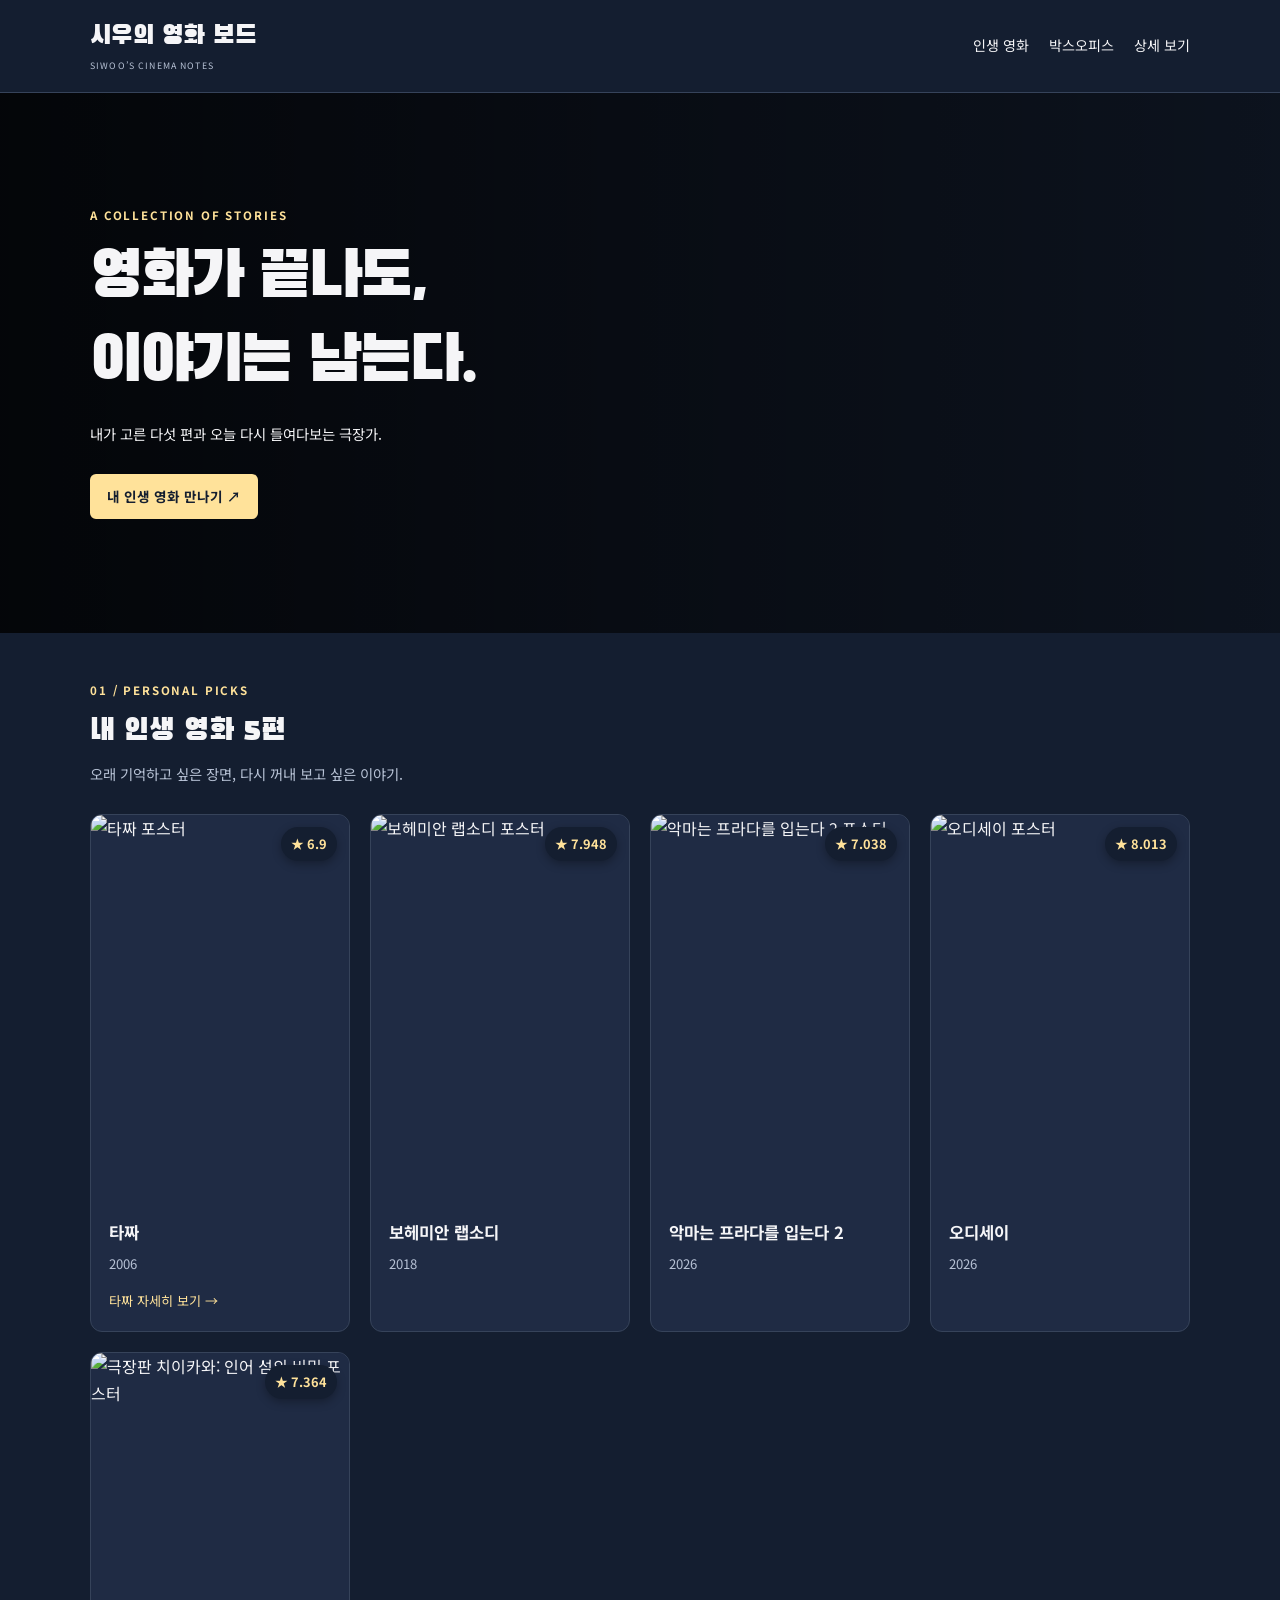
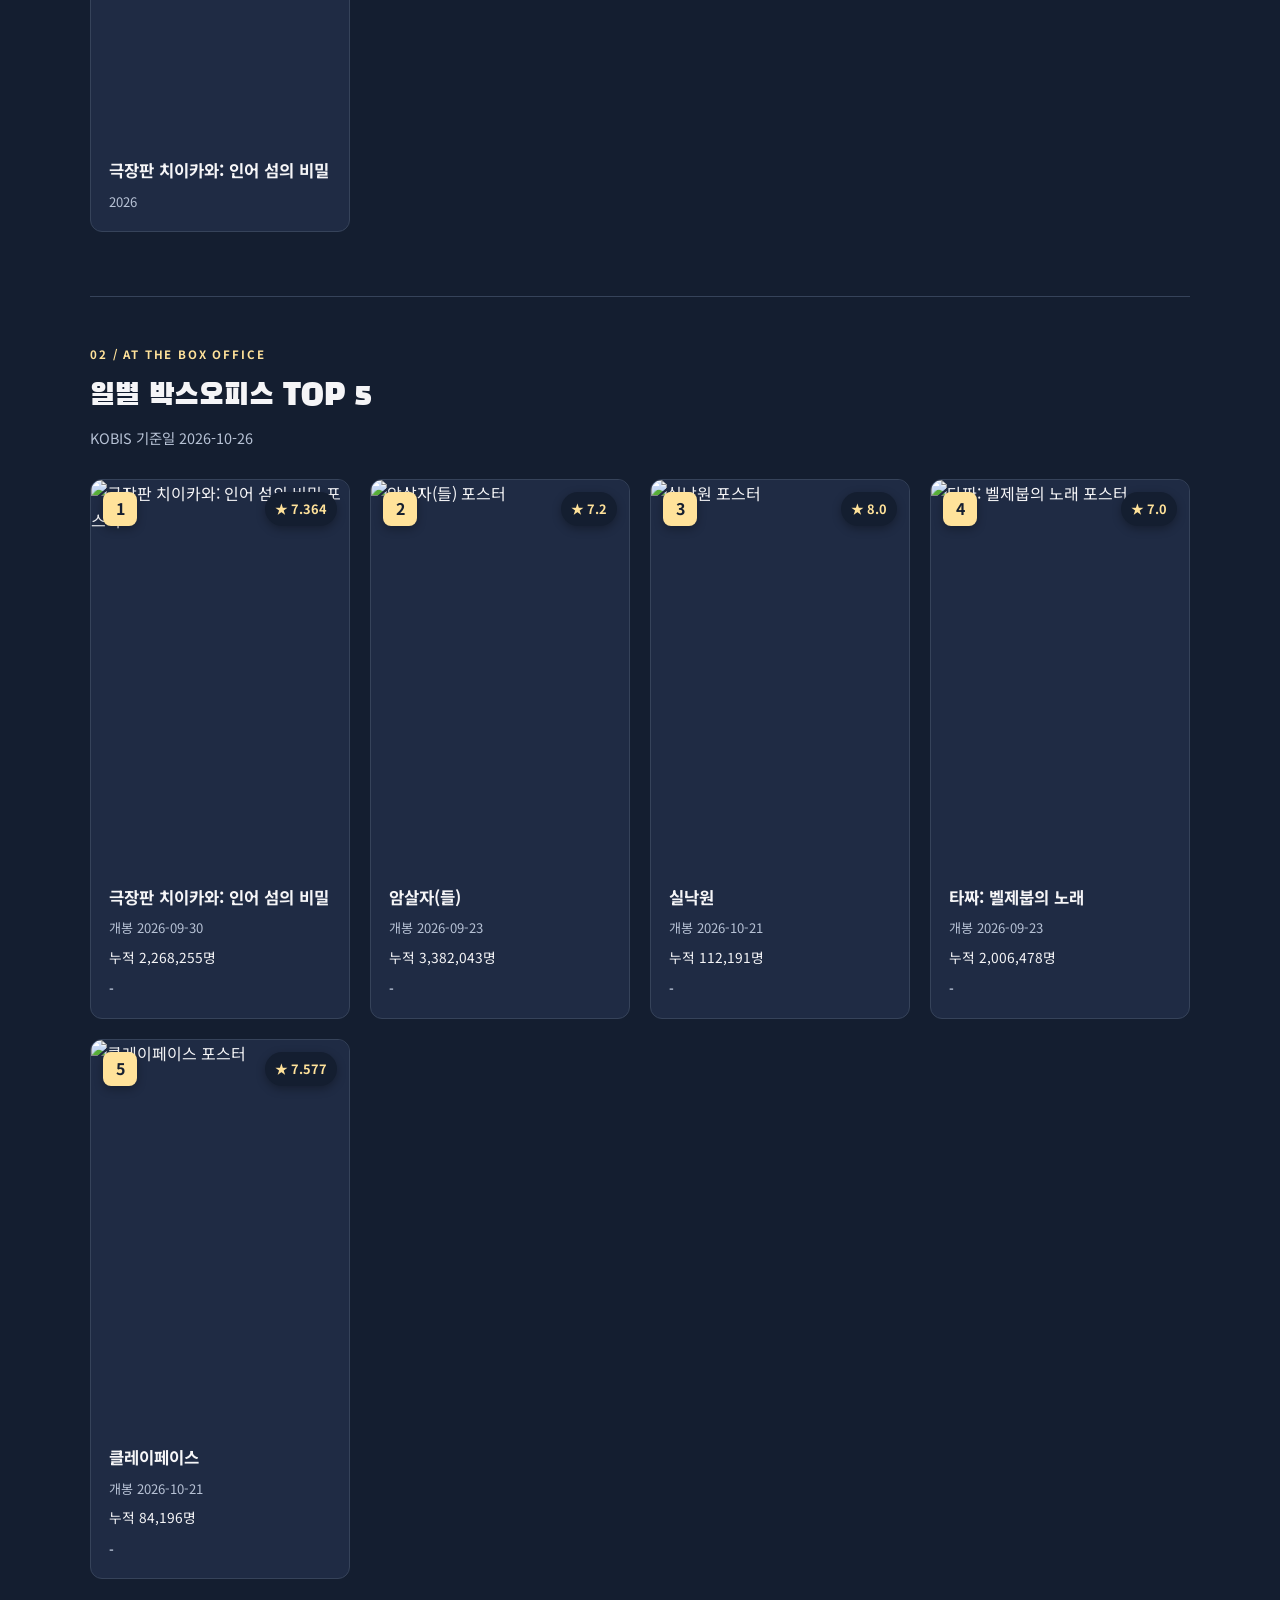
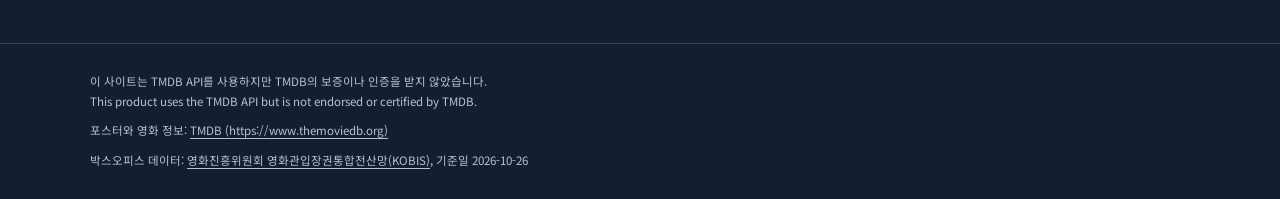
==== index.html @ f1ebf0f3 "d" ====
<!DOCTYPE html>
<html lang="ko">
<head>
  <meta charset="UTF-8">
  <meta name="viewport" content="width=device-width, initial-scale=1.0">
  <title>시우의 영화 보드</title>

  <link rel="preconnect" href="https://fonts.googleapis.com">
  <link rel="preconnect" href="https://fonts.gstatic.com" crossorigin>
  <link href="https://fonts.googleapis.com/css2?family=Black+Han+Sans&amp;family=Noto+Sans+KR:wght@400;500;700&amp;display=swap" rel="stylesheet">
  <link rel="stylesheet" href="style.css">
</head>

<body>
  <!-- 헤더 -->
  <header class="top">
    <div class="header-inner">
      <h1>
        <a href="index.html">
          시우의 영화 보드
          <span class="brand-sub">SIWOO’S CINEMA NOTES</span>
        </a>
      </h1>

      <nav aria-label="주 메뉴">
        <ul>
          <li><a href="#mine">인생 영화</a></li>
          <li><a href="#boxoffice">박스오피스</a></li>
          <li><a href="detail.html">상세 보기</a></li>
        </ul>
      </nav>
    </div>
  </header>

  <!-- 히어로 -->
  <section class="hero" aria-labelledby="hero-title">
    <div class="hero-inner">
      <p class="eyebrow">A COLLECTION OF STORIES</p>
      <h2 id="hero-title">영화가 끝나도,<br>이야기는 남는다.</h2>
      <p>내가 고른 다섯 편과 오늘 다시 들여다보는 극장가.</p>
      <a class="button" href="#mine">내 인생 영화 만나기 ↗</a>
    </div>
  </section>

  <main id="main-content">
    <!-- 내 인생 영화 -->
    <section id="mine" aria-labelledby="mine-title">
      <p class="eyebrow">01 / PERSONAL PICKS</p>
      <h2 id="mine-title">내 인생 영화 5편</h2>
      <p class="section-intro">
        오래 기억하고 싶은 장면, 다시 꺼내 보고 싶은 이야기.
      </p>

      <div class="board">
        <article class="card">
          <img
            class="poster"
            src="https://image.tmdb.org/t/p/w342/o1a5FULQTObsNbcgjapJtunpFzV.jpg"
            alt="타짜 포스터"
            width="342"
            height="513"
            loading="lazy"
          >
          <span class="badge" aria-label="TMDB 평점 6.9점">★ 6.9</span>
          <div class="info">
            <h3>타짜</h3>
            <p class="year">2006</p>
            <a class="detail-link" href="detail.html">타짜 자세히 보기 →</a>
          </div>
        </article>

        <article class="card">
          <img
            class="poster"
            src="https://image.tmdb.org/t/p/w342/xrlVhwi6OKMyQuDebpgaqU2LGju.jpg"
            alt="보헤미안 랩소디 포스터"
            width="342"
            height="513"
            loading="lazy"
          >
          <span class="badge" aria-label="TMDB 평점 7.948점">★ 7.948</span>
          <div class="info">
            <h3>보헤미안 랩소디</h3>
            <p class="year">2018</p>
          </div>
        </article>

        <article class="card">
          <img
            class="poster"
            src="https://image.tmdb.org/t/p/w342/28A1VUDML1RzENYNtIU1WkBLT9V.jpg"
            alt="악마는 프라다를 입는다 2 포스터"
            width="342"
            height="513"
            loading="lazy"
          >
          <span class="badge" aria-label="TMDB 평점 7.038점">★ 7.038</span>
          <div class="info">
            <h3>악마는 프라다를 입는다 2</h3>
            <p class="year">2026</p>
          </div>
        </article>

        <article class="card">
          <img
            class="poster"
            src="https://image.tmdb.org/t/p/w342/8ze9OcVuFiy94s6FFPvsn4oC2e1.jpg"
            alt="오디세이 포스터"
            width="342"
            height="513"
            loading="lazy"
          >
          <span class="badge" aria-label="TMDB 평점 8.013점">★ 8.013</span>
          <div class="info">
            <h3>오디세이</h3>
            <p class="year">2026</p>
          </div>
        </article>

        <article class="card">
          <img
            class="poster"
            src="https://image.tmdb.org/t/p/w342/5TMyytCI5Pfc9c1eNsljiCdiB05.jpg"
            alt="극장판 치이카와: 인어 섬의 비밀 포스터"
            width="342"
            height="513"
            loading="lazy"
          >
          <span class="badge" aria-label="TMDB 평점 7.364점">★ 7.364</span>
          <div class="info">
            <h3>극장판 치이카와: 인어 섬의 비밀</h3>
            <p class="year">2026</p>
          </div>
        </article>
      </div>
    </section>

    <!-- 일별 박스오피스 -->
    <section id="boxoffice" aria-labelledby="boxoffice-title">
      <p class="eyebrow">02 / AT THE BOX OFFICE</p>
      <h2 id="boxoffice-title">일별 박스오피스 TOP 5</h2>
      <p class="basis">
        KOBIS 기준일 <time datetime="2026-10-26">2026-10-26</time>
      </p>

      <div class="board">
        <article class="card">
          <img
            class="poster"
            src="https://image.tmdb.org/t/p/w342/5TMyytCI5Pfc9c1eNsljiCdiB05.jpg"
            alt="극장판 치이카와: 인어 섬의 비밀 포스터"
            width="342"
            height="513"
            loading="lazy"
          >
          <span class="rank" aria-label="박스오피스 1위">1</span>
          <span class="badge" aria-label="TMDB 평점 7.364점">★ 7.364</span>
          <div class="info">
            <h3>극장판 치이카와: 인어 섬의 비밀</h3>
            <p class="year">개봉 2026-09-30</p>
            <p class="audience">누적 2,268,255명</p>
            <p class="change" aria-label="전날 대비 순위 변동 없음">-</p>
          </div>
        </article>

        <article class="card">
          <img
            class="poster"
            src="https://image.tmdb.org/t/p/w342/vxLkqJHsFmrnOg78KoTvwxXDTKo.jpg"
            alt="암살자(들) 포스터"
            width="342"
            height="513"
            loading="lazy"
          >
          <span class="rank" aria-label="박스오피스 2위">2</span>
          <span class="badge" aria-label="TMDB 평점 7.2점">★ 7.2</span>
          <div class="info">
            <h3>암살자(들)</h3>
            <p class="year">개봉 2026-09-23</p>
            <p class="audience">누적 3,382,043명</p>
            <p class="change" aria-label="전날 대비 순위 변동 없음">-</p>
          </div>
        </article>

        <article class="card">
          <img
            class="poster"
            src="https://image.tmdb.org/t/p/w342/6DLBaO4pKBuEXeoHZCCpEVAqyKz.jpg"
            alt="실낙원 포스터"
            width="342"
            height="513"
            loading="lazy"
          >
          <span class="rank" aria-label="박스오피스 3위">3</span>
          <span class="badge" aria-label="TMDB 평점 8.0점">★ 8.0</span>
          <div class="info">
            <h3>실낙원</h3>
            <p class="year">개봉 2026-10-21</p>
            <p class="audience">누적 112,191명</p>
            <p class="change" aria-label="전날 대비 순위 변동 없음">-</p>
          </div>
        </article>

        <article class="card">
          <img
            class="poster"
            src="https://image.tmdb.org/t/p/w342/ueigb5zra1tj6FTK9yhh2P33P9B.jpg"
            alt="타짜: 벨제붑의 노래 포스터"
            width="342"
            height="513"
            loading="lazy"
          >
          <span class="rank" aria-label="박스오피스 4위">4</span>
          <span class="badge" aria-label="TMDB 평점 7.0점">★ 7.0</span>
          <div class="info">
            <h3>타짜: 벨제붑의 노래</h3>
            <p class="year">개봉 2026-09-23</p>
            <p class="audience">누적 2,006,478명</p>
            <p class="change" aria-label="전날 대비 순위 변동 없음">-</p>
          </div>
        </article>

        <article class="card">
          <img
            class="poster"
            src="https://image.tmdb.org/t/p/w342/9l1NuFjel2j89hiuiJbsxfblqjy.jpg"
            alt="클레이페이스 포스터"
            width="342"
            height="513"
            loading="lazy"
          >
          <span class="rank" aria-label="박스오피스 5위">5</span>
          <span class="badge" aria-label="TMDB 평점 7.577점">★ 7.577</span>
          <div class="info">
            <h3>클레이페이스</h3>
            <p class="year">개봉 2026-10-21</p>
            <p class="audience">누적 84,196명</p>
            <p class="change" aria-label="전날 대비 순위 변동 없음">-</p>
          </div>
        </article>
      </div>
    </section>
  </main>

  <!-- 출처 -->
  <footer>
    <div class="footer-inner">
      <p>
        이 사이트는 TMDB API를 사용하지만 TMDB의 보증이나 인증을 받지 않았습니다.<br>
        <span lang="en">This product uses the TMDB API but is not endorsed or certified by TMDB.</span>
      </p>
      <p>
        포스터와 영화 정보:
        <a href="https://www.themoviedb.org/">TMDB (https://www.themoviedb.org)</a>
      </p>
      <p>
        박스오피스 데이터:
        <a href="https://www.kobis.or.kr/">영화진흥위원회 영화관입장권통합전산망(KOBIS)</a>,
        기준일 2026-10-26
      </p>
    </div>
  </footer>
</body>
</html>
---- style.css ----
/* 01. 공통 변수 */
:root {
  --bg: #141e30;
  --surface: #1f2b44;
  --text: #f5f5f7;
  --accent: #4da3ff;
  --warn: #ff5a5f;
  --muted: #b7c2d5;
  --line: #36435a;
  --gold: #ffe29a;
  --hover-glow: #ffd65c66;

  --font-title: "Black Han Sans", sans-serif;
  --font-body: "Noto Sans KR", sans-serif;

  --gap: 20px;
}

/* 02. 기본 설정과 공통 너비 */
* {
  box-sizing: border-box;
}

body {
  margin: 0;
  background: var(--bg);
  color: var(--text);
  font-family: var(--font-body);
  line-height: 1.7;
  overflow-wrap: anywhere;
}

a {
  color: inherit;
  text-decoration: none;
}

a:focus-visible {
  outline: 3px solid var(--gold);
  outline-offset: 5px;
}

img {
  display: block;
  max-width: 100%;
}

h1,
h2,
h3,
p {
  margin: 0;
}

h1,
h2,
.movie-title {
  font-family: var(--font-title);
  font-weight: 400;
  line-height: 1.3;
}

.header-inner,
.hero-inner,
main,
.footer-inner {
  width: calc(100% - 32px);
  max-width: 1100px;
  margin-inline: auto;
}

.eyebrow {
  color: var(--gold);
  font-size: 0.72rem;
  font-weight: 700;
  letter-spacing: 0.16em;
  margin-bottom: 12px;
}

/* 03. 헤더 */
.top {
  background: var(--bg);
  border-bottom: 1px solid var(--line);
}

.header-inner {
  display: flex;
  justify-content: space-between;
  align-items: center;
  gap: 12px;
  padding-block: 20px;
}

h1 {
  font-size: 1.35rem;
}

.brand-sub {
  display: block;
  margin-top: 7px;
  color: var(--muted);
  font-family: var(--font-body);
  font-size: 0.55rem;
  letter-spacing: 0.13em;
}

nav ul {
  display: flex;
  flex-direction: column;
  align-items: flex-end;
  gap: 4px;
  list-style: none;
  margin: 0;
  padding: 0;
}

nav a {
  display: inline-block;
  padding: 3px 0;
  font-size: 0.8rem;
}

nav a:hover,
nav a[aria-current="page"] {
  color: var(--gold);
}

/* 04. 히어로 배경과 오버레이 */
.hero {
  display: flex;
  align-items: center;
  min-height: 400px;
  padding-block: 48px;
  background-image:
    linear-gradient(
      90deg,
      rgba(0, 0, 0, 0.82),
      rgba(0, 0, 0, 0.38)
    ),
    url("https://image.tmdb.org/t/p/w1280/1AzcUrslZJYlLd1jvLy6mswihU1.jpg");
  background-size: cover;
  background-position: center;
}

.hero h2 {
  font-size: 2.4rem;
  letter-spacing: -0.04em;
  margin-bottom: 18px;
}

.hero p:not(.eyebrow) {
  max-width: 34rem;
  font-size: 0.9rem;
}

.button {
  display: inline-block;
  margin-top: 28px;
  padding: 11px 17px;
  color: var(--bg);
  background: var(--gold);
  border-radius: 6px;
  font-weight: 700;
  font-size: 0.85rem;
}

/* 05. 보드와 영화 카드 */
main {
  padding-block: 48px 64px;
}

main > section + section {
  margin-top: 64px;
  padding-top: 48px;
  border-top: 1px solid var(--line);
}

main section {
  scroll-margin-top: 24px;
}

main h2 {
  font-size: 1.9rem;
  margin-bottom: 10px;
}

.section-intro,
.basis {
  color: var(--muted);
  font-size: 0.9rem;
  margin-bottom: 28px;
}

.board {
  display: grid;
  grid-template-columns: 1fr;
  gap: var(--gap);
}

.card {
  position: relative;
  min-width: 0;
  background: var(--surface);
  border: 1px solid var(--line);
  border-radius: 12px;
  overflow: hidden;
  transition:
    transform 0.3s,
    box-shadow 0.3s;
}

.card:hover,
.card:focus-within {
  transform: translateY(-8px);
  box-shadow: 0 12px 30px var(--hover-glow);
}

.poster {
  width: 100%;
  height: auto;
  aspect-ratio: 2 / 3;
  object-fit: cover;
  background: var(--surface);
}

.info {
  padding: 18px;
}

.info h3 {
  font-size: 1.04rem;
  line-height: 1.5;
  margin-bottom: 8px;
  word-break: keep-all;
}

.year {
  color: var(--muted);
  font-size: 0.82rem;
}

.audience {
  font-size: 0.86rem;
  margin-top: 6px;
  font-variant-numeric: tabular-nums;
}

.detail-link {
  display: inline-block;
  margin-top: 14px;
  color: var(--gold);
  font-size: 0.82rem;
}

.data-note {
  color: var(--muted);
  font-size: 0.75rem;
  margin-top: 8px;
}

/* 06. 순위 배지와 평점 배지 */
.rank,
.badge {
  position: absolute;
  top: 12px;
  display: inline-flex;
  align-items: center;
  justify-content: center;
  min-height: 34px;
  font-weight: 700;
  box-shadow: 0 3px 10px rgba(0, 0, 0, 0.3);
}

.rank {
  left: 12px;
  width: 34px;
  border-radius: 8px;
  background: var(--gold);
  color: var(--bg);
}

.badge {
  right: 12px;
  padding: 4px 10px;
  border-radius: 20px;
  background: var(--bg);
  color: var(--gold);
  font-size: 0.8rem;
}

/* 순위 변동 */
.change {
  margin-top: 9px;
  color: var(--muted);
  font-size: 0.8rem;
  font-weight: 700;
}

.change.up,
.change.new {
  color: var(--warn);
}

.change.down {
  color: var(--accent);
}

.change.up::before {
  content: "▲";
  margin-right: 4px;
}

.change.down::before {
  content: "▼";
  margin-right: 4px;
}

.change.new::before {
  content: "NEW";
}

/* 포스터가 없는 영화의 대체 표지 */
.card.no-poster .poster-fallback {
  aspect-ratio: 2 / 3;
  display: flex;
  align-items: center;
  justify-content: center;
  font-size: 5rem;
  font-family: var(--font-title);
  background: linear-gradient(
    135deg,
    var(--accent),
    var(--surface)
  );
}

/* 07. 상세 페이지 */
.detail-page {
  min-height: 100vh;
  background-image:
    linear-gradient(
      rgba(0, 0, 0, 0.75),
      rgba(0, 0, 0, 0.75)
    ),
    url("https://image.tmdb.org/t/p/w1280/1AzcUrslZJYlLd1jvLy6mswihU1.jpg");
  background-size: cover;
  background-position: center;
}

.back-link {
  margin-bottom: 28px;
  color: var(--gold);
  font-size: 0.9rem;
}

.detail {
  display: grid;
  grid-template-columns: 1fr;
  gap: var(--gap);
  align-items: start;
}

.detail img {
  width: 100%;
  height: auto;
  border-radius: 12px;
  box-shadow: 0 12px 28px rgba(0, 0, 0, 0.35);
}

.detail dl {
  min-width: 0;
  margin: 0;
  padding: 24px;
  background: var(--surface);
  border: 1px solid var(--line);
  border-radius: 12px;
}

.detail dt {
  color: var(--gold);
  font-size: 0.8rem;
  font-weight: 700;
  margin-bottom: 6px;
}

.detail dd {
  margin: 0 0 22px;
}

.detail dd:last-child {
  margin-bottom: 0;
}

.movie-title {
  font-size: 2.6rem;
}

.overview {
  line-height: 1.95;
  word-break: keep-all;
}

/* 08. 공통 푸터 */
footer {
  background: var(--bg);
  border-top: 1px solid var(--line);
}

.footer-inner {
  padding-block: 28px;
  color: var(--muted);
  font-size: 0.72rem;
}

footer p + p {
  margin-top: 10px;
}

footer a {
  text-decoration: underline;
  text-underline-offset: 3px;
}

/* 09. 반응형: 600px 이상 */
@media (min-width: 600px) {
  nav ul {
    flex-direction: row;
    gap: 20px;
  }

  h1 {
    font-size: 1.6rem;
  }

  nav a {
    font-size: 0.88rem;
  }

  .board {
    grid-template-columns: repeat(2, minmax(0, 1fr));
  }

  .hero h2 {
    font-size: 3.5rem;
  }

  .detail {
    grid-template-columns: 1fr 2fr;
  }
}

/* 10. 반응형: 1024px 이상 */
@media (min-width: 1024px) {
  .board {
    grid-template-columns: repeat(4, minmax(0, 1fr));
  }

  .hero {
    min-height: 60vh;
  }

  .hero h2 {
    font-size: 4rem;
  }

  .detail dl {
    padding: 32px;
  }
}
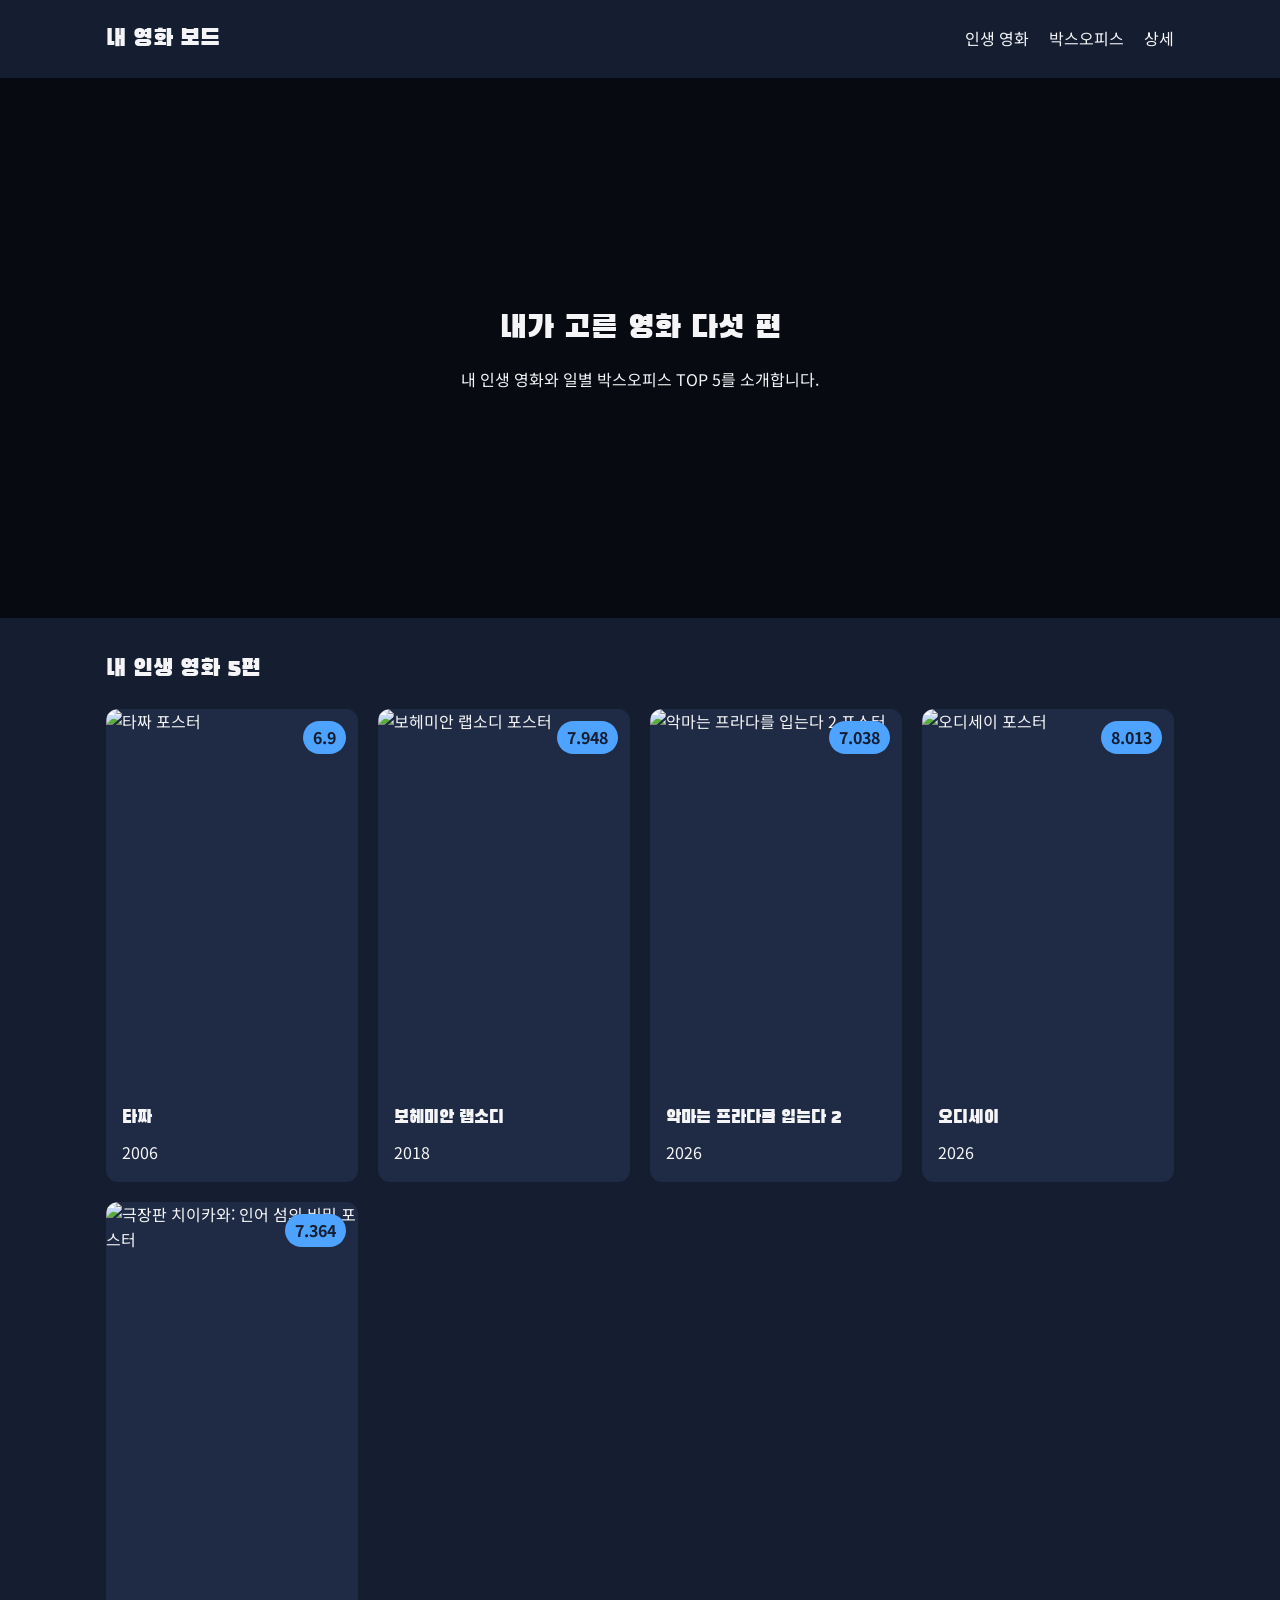
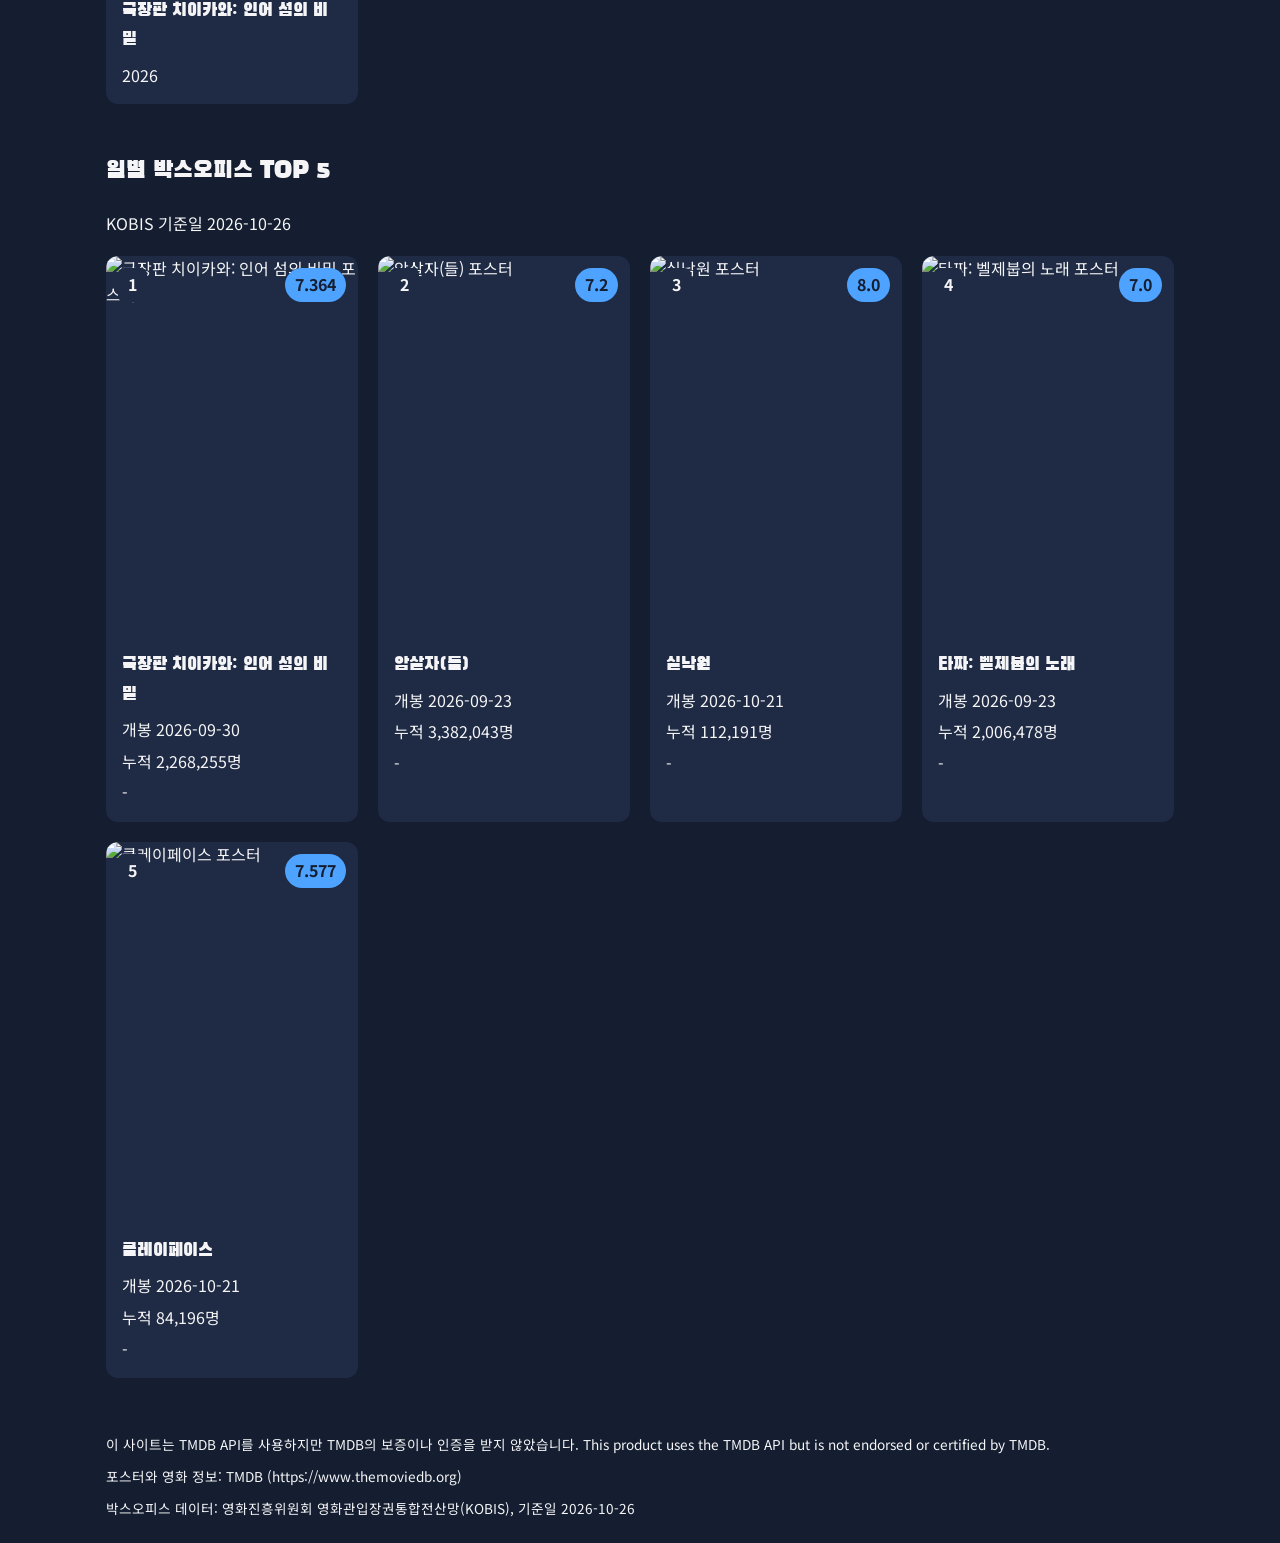
==== commit cde88143: "error 수정" ====
--- a/index.html
+++ b/index.html
@@ -3,53 +3,39 @@
 <head>
   <meta charset="UTF-8">
   <meta name="viewport" content="width=device-width, initial-scale=1.0">
-  <title>시우의 영화 보드</title>
+  <title>내 영화 보드</title>
 
   <link rel="preconnect" href="https://fonts.googleapis.com">
   <link rel="preconnect" href="https://fonts.gstatic.com" crossorigin>
-  <link href="https://fonts.googleapis.com/css2?family=Black+Han+Sans&amp;family=Noto+Sans+KR:wght@400;500;700&amp;display=swap" rel="stylesheet">
+  <link href="https://fonts.googleapis.com/css2?family=Black+Han+Sans&amp;family=Noto+Sans+KR:wght@400;700&amp;display=swap" rel="stylesheet">
+
   <link rel="stylesheet" href="style.css">
 </head>
 
 <body>
-  <!-- 헤더 -->
+  <!-- 헤더와 내비게이션 -->
   <header class="top">
-    <div class="header-inner">
-      <h1>
-        <a href="index.html">
-          시우의 영화 보드
-          <span class="brand-sub">SIWOO’S CINEMA NOTES</span>
-        </a>
-      </h1>
-
-      <nav aria-label="주 메뉴">
-        <ul>
-          <li><a href="#mine">인생 영화</a></li>
-          <li><a href="#boxoffice">박스오피스</a></li>
-          <li><a href="detail.html">상세 보기</a></li>
-        </ul>
-      </nav>
-    </div>
+    <h1>내 영화 보드</h1>
+
+    <nav>
+      <ul>
+        <li><a href="#mine">인생 영화</a></li>
+        <li><a href="#boxoffice">박스오피스</a></li>
+        <li><a href="detail.html">상세</a></li>
+      </ul>
+    </nav>
   </header>
 
   <!-- 히어로 -->
-  <section class="hero" aria-labelledby="hero-title">
-    <div class="hero-inner">
-      <p class="eyebrow">A COLLECTION OF STORIES</p>
-      <h2 id="hero-title">영화가 끝나도,<br>이야기는 남는다.</h2>
-      <p>내가 고른 다섯 편과 오늘 다시 들여다보는 극장가.</p>
-      <a class="button" href="#mine">내 인생 영화 만나기 ↗</a>
-    </div>
+  <section class="hero">
+    <h2>내가 고른 영화 다섯 편</h2>
+    <p>내 인생 영화와 일별 박스오피스 TOP 5를 소개합니다.</p>
   </section>
 
-  <main id="main-content">
-    <!-- 내 인생 영화 -->
-    <section id="mine" aria-labelledby="mine-title">
-      <p class="eyebrow">01 / PERSONAL PICKS</p>
-      <h2 id="mine-title">내 인생 영화 5편</h2>
-      <p class="section-intro">
-        오래 기억하고 싶은 장면, 다시 꺼내 보고 싶은 이야기.
-      </p>
+  <main>
+    <!-- 내 인생 영화 5편 -->
+    <section id="mine">
+      <h2>내 인생 영화 5편</h2>
 
       <div class="board">
         <article class="card">
@@ -57,15 +43,12 @@
             class="poster"
             src="https://image.tmdb.org/t/p/w342/o1a5FULQTObsNbcgjapJtunpFzV.jpg"
             alt="타짜 포스터"
-            width="342"
-            height="513"
-            loading="lazy"
-          >
-          <span class="badge" aria-label="TMDB 평점 6.9점">★ 6.9</span>
+          >
+          <span class="badge">6.9</span>
+
           <div class="info">
             <h3>타짜</h3>
             <p class="year">2006</p>
-            <a class="detail-link" href="detail.html">타짜 자세히 보기 →</a>
           </div>
         </article>
 
@@ -74,11 +57,9 @@
             class="poster"
             src="https://image.tmdb.org/t/p/w342/xrlVhwi6OKMyQuDebpgaqU2LGju.jpg"
             alt="보헤미안 랩소디 포스터"
-            width="342"
-            height="513"
-            loading="lazy"
-          >
-          <span class="badge" aria-label="TMDB 평점 7.948점">★ 7.948</span>
+          >
+          <span class="badge">7.948</span>
+
           <div class="info">
             <h3>보헤미안 랩소디</h3>
             <p class="year">2018</p>
@@ -90,11 +71,9 @@
             class="poster"
             src="https://image.tmdb.org/t/p/w342/28A1VUDML1RzENYNtIU1WkBLT9V.jpg"
             alt="악마는 프라다를 입는다 2 포스터"
-            width="342"
-            height="513"
-            loading="lazy"
-          >
-          <span class="badge" aria-label="TMDB 평점 7.038점">★ 7.038</span>
+          >
+          <span class="badge">7.038</span>
+
           <div class="info">
             <h3>악마는 프라다를 입는다 2</h3>
             <p class="year">2026</p>
@@ -106,11 +85,9 @@
             class="poster"
             src="https://image.tmdb.org/t/p/w342/8ze9OcVuFiy94s6FFPvsn4oC2e1.jpg"
             alt="오디세이 포스터"
-            width="342"
-            height="513"
-            loading="lazy"
-          >
-          <span class="badge" aria-label="TMDB 평점 8.013점">★ 8.013</span>
+          >
+          <span class="badge">8.013</span>
+
           <div class="info">
             <h3>오디세이</h3>
             <p class="year">2026</p>
@@ -122,11 +99,9 @@
             class="poster"
             src="https://image.tmdb.org/t/p/w342/5TMyytCI5Pfc9c1eNsljiCdiB05.jpg"
             alt="극장판 치이카와: 인어 섬의 비밀 포스터"
-            width="342"
-            height="513"
-            loading="lazy"
-          >
-          <span class="badge" aria-label="TMDB 평점 7.364점">★ 7.364</span>
+          >
+          <span class="badge">7.364</span>
+
           <div class="info">
             <h3>극장판 치이카와: 인어 섬의 비밀</h3>
             <p class="year">2026</p>
@@ -135,13 +110,10 @@
       </div>
     </section>
 
-    <!-- 일별 박스오피스 -->
-    <section id="boxoffice" aria-labelledby="boxoffice-title">
-      <p class="eyebrow">02 / AT THE BOX OFFICE</p>
-      <h2 id="boxoffice-title">일별 박스오피스 TOP 5</h2>
-      <p class="basis">
-        KOBIS 기준일 <time datetime="2026-10-26">2026-10-26</time>
-      </p>
+    <!-- 일별 박스오피스 TOP 5 -->
+    <section id="boxoffice">
+      <h2>일별 박스오피스 TOP 5</h2>
+      <p class="basis">KOBIS 기준일 2026-10-26</p>
 
       <div class="board">
         <article class="card">
@@ -149,17 +121,15 @@
             class="poster"
             src="https://image.tmdb.org/t/p/w342/5TMyytCI5Pfc9c1eNsljiCdiB05.jpg"
             alt="극장판 치이카와: 인어 섬의 비밀 포스터"
-            width="342"
-            height="513"
-            loading="lazy"
-          >
-          <span class="rank" aria-label="박스오피스 1위">1</span>
-          <span class="badge" aria-label="TMDB 평점 7.364점">★ 7.364</span>
+          >
+          <span class="rank">1</span>
+          <span class="badge">7.364</span>
+
           <div class="info">
             <h3>극장판 치이카와: 인어 섬의 비밀</h3>
             <p class="year">개봉 2026-09-30</p>
             <p class="audience">누적 2,268,255명</p>
-            <p class="change" aria-label="전날 대비 순위 변동 없음">-</p>
+            <p class="change">-</p>
           </div>
         </article>
 
@@ -168,17 +138,15 @@
             class="poster"
             src="https://image.tmdb.org/t/p/w342/vxLkqJHsFmrnOg78KoTvwxXDTKo.jpg"
             alt="암살자(들) 포스터"
-            width="342"
-            height="513"
-            loading="lazy"
-          >
-          <span class="rank" aria-label="박스오피스 2위">2</span>
-          <span class="badge" aria-label="TMDB 평점 7.2점">★ 7.2</span>
+          >
+          <span class="rank">2</span>
+          <span class="badge">7.2</span>
+
           <div class="info">
             <h3>암살자(들)</h3>
             <p class="year">개봉 2026-09-23</p>
             <p class="audience">누적 3,382,043명</p>
-            <p class="change" aria-label="전날 대비 순위 변동 없음">-</p>
+            <p class="change">-</p>
           </div>
         </article>
 
@@ -187,17 +155,15 @@
             class="poster"
             src="https://image.tmdb.org/t/p/w342/6DLBaO4pKBuEXeoHZCCpEVAqyKz.jpg"
             alt="실낙원 포스터"
-            width="342"
-            height="513"
-            loading="lazy"
-          >
-          <span class="rank" aria-label="박스오피스 3위">3</span>
-          <span class="badge" aria-label="TMDB 평점 8.0점">★ 8.0</span>
+          >
+          <span class="rank">3</span>
+          <span class="badge">8.0</span>
+
           <div class="info">
             <h3>실낙원</h3>
             <p class="year">개봉 2026-10-21</p>
             <p class="audience">누적 112,191명</p>
-            <p class="change" aria-label="전날 대비 순위 변동 없음">-</p>
+            <p class="change">-</p>
           </div>
         </article>
 
@@ -206,17 +172,15 @@
             class="poster"
             src="https://image.tmdb.org/t/p/w342/ueigb5zra1tj6FTK9yhh2P33P9B.jpg"
             alt="타짜: 벨제붑의 노래 포스터"
-            width="342"
-            height="513"
-            loading="lazy"
-          >
-          <span class="rank" aria-label="박스오피스 4위">4</span>
-          <span class="badge" aria-label="TMDB 평점 7.0점">★ 7.0</span>
+          >
+          <span class="rank">4</span>
+          <span class="badge">7.0</span>
+
           <div class="info">
             <h3>타짜: 벨제붑의 노래</h3>
             <p class="year">개봉 2026-09-23</p>
             <p class="audience">누적 2,006,478명</p>
-            <p class="change" aria-label="전날 대비 순위 변동 없음">-</p>
+            <p class="change">-</p>
           </div>
         </article>
 
@@ -225,17 +189,15 @@
             class="poster"
             src="https://image.tmdb.org/t/p/w342/9l1NuFjel2j89hiuiJbsxfblqjy.jpg"
             alt="클레이페이스 포스터"
-            width="342"
-            height="513"
-            loading="lazy"
-          >
-          <span class="rank" aria-label="박스오피스 5위">5</span>
-          <span class="badge" aria-label="TMDB 평점 7.577점">★ 7.577</span>
+          >
+          <span class="rank">5</span>
+          <span class="badge">7.577</span>
+
           <div class="info">
             <h3>클레이페이스</h3>
             <p class="year">개봉 2026-10-21</p>
             <p class="audience">누적 84,196명</p>
-            <p class="change" aria-label="전날 대비 순위 변동 없음">-</p>
+            <p class="change">-</p>
           </div>
         </article>
       </div>
@@ -244,21 +206,15 @@
 
   <!-- 출처 -->
   <footer>
-    <div class="footer-inner">
-      <p>
-        이 사이트는 TMDB API를 사용하지만 TMDB의 보증이나 인증을 받지 않았습니다.<br>
-        <span lang="en">This product uses the TMDB API but is not endorsed or certified by TMDB.</span>
-      </p>
-      <p>
-        포스터와 영화 정보:
-        <a href="https://www.themoviedb.org/">TMDB (https://www.themoviedb.org)</a>
-      </p>
-      <p>
-        박스오피스 데이터:
-        <a href="https://www.kobis.or.kr/">영화진흥위원회 영화관입장권통합전산망(KOBIS)</a>,
-        기준일 2026-10-26
-      </p>
-    </div>
+    <p>
+      이 사이트는 TMDB API를 사용하지만 TMDB의 보증이나 인증을 받지 않았습니다.
+      This product uses the TMDB API but is not endorsed or certified by TMDB.
+    </p>
+    <p>포스터와 영화 정보: TMDB (https://www.themoviedb.org)</p>
+    <p>
+      박스오피스 데이터: 영화진흥위원회 영화관입장권통합전산망(KOBIS),
+      기준일 2026-10-26
+    </p>
   </footer>
 </body>
 </html>
--- a/style.css
+++ b/style.css
@@ -1,14 +1,11 @@
-/* 01. 공통 변수 */
+/* 공통 변수 */
 :root {
   --bg: #141e30;
   --surface: #1f2b44;
   --text: #f5f5f7;
   --accent: #4da3ff;
   --warn: #ff5a5f;
-  --muted: #b7c2d5;
-  --line: #36435a;
-  --gold: #ffe29a;
-  --hover-glow: #ffd65c66;
+  --hover-shadow: #ffd70080;
 
   --font-title: "Black Han Sans", sans-serif;
   --font-body: "Noto Sans KR", sans-serif;
@@ -16,7 +13,7 @@
   --gap: 20px;
 }
 
-/* 02. 기본 설정과 공통 너비 */
+/* 기본 설정 */
 * {
   box-sizing: border-box;
 }
@@ -26,23 +23,7 @@
   background: var(--bg);
   color: var(--text);
   font-family: var(--font-body);
-  line-height: 1.7;
-  overflow-wrap: anywhere;
-}
-
-a {
-  color: inherit;
-  text-decoration: none;
-}
-
-a:focus-visible {
-  outline: 3px solid var(--gold);
-  outline-offset: 5px;
-}
-
-img {
-  display: block;
-  max-width: 100%;
+  line-height: 1.6;
 }
 
 h1,
@@ -54,88 +35,66 @@
 
 h1,
 h2,
-.movie-title {
+h3 {
   font-family: var(--font-title);
   font-weight: 400;
-  line-height: 1.3;
-}
-
-.header-inner,
-.hero-inner,
-main,
-.footer-inner {
-  width: calc(100% - 32px);
-  max-width: 1100px;
-  margin-inline: auto;
-}
-
-.eyebrow {
-  color: var(--gold);
-  font-size: 0.72rem;
-  font-weight: 700;
-  letter-spacing: 0.16em;
-  margin-bottom: 12px;
-}
-
-/* 03. 헤더 */
+}
+
+a {
+  color: var(--accent);
+}
+
+img {
+  display: block;
+  max-width: 100%;
+}
+
+/* 헤더: 제목 왼쪽, 내비게이션 오른쪽 */
 .top {
-  background: var(--bg);
-  border-bottom: 1px solid var(--line);
-}
-
-.header-inner {
   display: flex;
   justify-content: space-between;
   align-items: center;
-  gap: 12px;
-  padding-block: 20px;
-}
-
-h1 {
-  font-size: 1.35rem;
-}
-
-.brand-sub {
-  display: block;
-  margin-top: 7px;
-  color: var(--muted);
-  font-family: var(--font-body);
-  font-size: 0.55rem;
-  letter-spacing: 0.13em;
+  gap: var(--gap);
+
+  max-width: 1100px;
+  margin: 0 auto;
+  padding: 20px 16px;
+}
+
+.top h1 {
+  font-size: 1.5rem;
 }
 
 nav ul {
   display: flex;
   flex-direction: column;
-  align-items: flex-end;
-  gap: 4px;
-  list-style: none;
+  gap: 8px;
+
   margin: 0;
   padding: 0;
+  list-style: none;
 }
 
 nav a {
-  display: inline-block;
-  padding: 3px 0;
-  font-size: 0.8rem;
-}
-
-nav a:hover,
-nav a[aria-current="page"] {
-  color: var(--gold);
-}
-
-/* 04. 히어로 배경과 오버레이 */
+  color: var(--text);
+  text-decoration: none;
+}
+
+/* 히어로: w1280 배경과 어두운 오버레이 */
 .hero {
   display: flex;
+  flex-direction: column;
+  justify-content: center;
   align-items: center;
-  min-height: 400px;
-  padding-block: 48px;
+
+  min-height: 300px;
+  padding: 32px 16px;
+  text-align: center;
+
   background-image:
     linear-gradient(
-      90deg,
-      rgba(0, 0, 0, 0.82),
-      rgba(0, 0, 0, 0.38)
+      rgba(0, 0, 0, 0.65),
+      rgba(0, 0, 0, 0.65)
     ),
     url("https://image.tmdb.org/t/p/w1280/1AzcUrslZJYlLd1jvLy6mswihU1.jpg");
   background-size: cover;
@@ -143,159 +102,100 @@
 }
 
 .hero h2 {
-  font-size: 2.4rem;
-  letter-spacing: -0.04em;
-  margin-bottom: 18px;
-}
-
-.hero p:not(.eyebrow) {
-  max-width: 34rem;
-  font-size: 0.9rem;
-}
-
-.button {
-  display: inline-block;
-  margin-top: 28px;
-  padding: 11px 17px;
-  color: var(--bg);
-  background: var(--gold);
-  border-radius: 6px;
-  font-weight: 700;
-  font-size: 0.85rem;
-}
-
-/* 05. 보드와 영화 카드 */
+  margin-bottom: 12px;
+  font-size: 2rem;
+}
+
+/* 본문과 두 섹션 */
 main {
-  padding-block: 48px 64px;
-}
-
-main > section + section {
-  margin-top: 64px;
-  padding-top: 48px;
-  border-top: 1px solid var(--line);
-}
-
-main section {
-  scroll-margin-top: 24px;
+  max-width: 1100px;
+  margin: 0 auto;
+  padding: 32px 16px;
+}
+
+main section + section {
+  margin-top: 48px;
 }
 
 main h2 {
-  font-size: 1.9rem;
-  margin-bottom: 10px;
-}
-
-.section-intro,
+  margin-bottom: 20px;
+}
+
 .basis {
-  color: var(--muted);
-  font-size: 0.9rem;
-  margin-bottom: 28px;
-}
-
+  margin-bottom: 20px;
+}
+
+/* 카드 격자: 기본 1열 */
 .board {
   display: grid;
   grid-template-columns: 1fr;
   gap: var(--gap);
 }
 
+/* 영화 카드 */
 .card {
   position: relative;
   min-width: 0;
+  overflow: hidden;
+  border-radius: 12px;
   background: var(--surface);
-  border: 1px solid var(--line);
-  border-radius: 12px;
-  overflow: hidden;
+
   transition:
     transform 0.3s,
     box-shadow 0.3s;
 }
 
-.card:hover,
-.card:focus-within {
+.card:hover {
   transform: translateY(-8px);
-  box-shadow: 0 12px 30px var(--hover-glow);
+  box-shadow: 0 12px 24px var(--hover-shadow);
 }
 
 .poster {
   width: 100%;
-  height: auto;
   aspect-ratio: 2 / 3;
   object-fit: cover;
-  background: var(--surface);
 }
 
 .info {
-  padding: 18px;
+  padding: 16px;
 }
 
 .info h3 {
-  font-size: 1.04rem;
-  line-height: 1.5;
   margin-bottom: 8px;
-  word-break: keep-all;
-}
-
-.year {
-  color: var(--muted);
-  font-size: 0.82rem;
-}
-
-.audience {
-  font-size: 0.86rem;
+  font-size: 1.15rem;
+}
+
+.info p {
   margin-top: 6px;
-  font-variant-numeric: tabular-nums;
-}
-
-.detail-link {
-  display: inline-block;
-  margin-top: 14px;
-  color: var(--gold);
-  font-size: 0.82rem;
-}
-
-.data-note {
-  color: var(--muted);
-  font-size: 0.75rem;
-  margin-top: 8px;
-}
-
-/* 06. 순위 배지와 평점 배지 */
-.rank,
+}
+
+/* 평점 배지: 오른쪽 위 */
 .badge {
   position: absolute;
   top: 12px;
-  display: inline-flex;
-  align-items: center;
-  justify-content: center;
-  min-height: 34px;
-  font-weight: 700;
-  box-shadow: 0 3px 10px rgba(0, 0, 0, 0.3);
-}
-
-.rank {
-  left: 12px;
-  width: 34px;
-  border-radius: 8px;
-  background: var(--gold);
-  color: var(--bg);
-}
-
-.badge {
   right: 12px;
+
   padding: 4px 10px;
   border-radius: 20px;
-  background: var(--bg);
-  color: var(--gold);
-  font-size: 0.8rem;
+  background: var(--accent);
+  color: var(--bg);
+  font-weight: 700;
+}
+
+/* 순위 배지: 왼쪽 위 */
+.rank {
+  position: absolute;
+  top: 12px;
+  left: 12px;
+
+  padding: 4px 10px;
+  border-radius: 6px;
+  background: var(--surface);
+  color: var(--text);
+  font-weight: 700;
 }
 
 /* 순위 변동 */
-.change {
-  margin-top: 9px;
-  color: var(--muted);
-  font-size: 0.8rem;
-  font-weight: 700;
-}
-
 .change.up,
 .change.new {
   color: var(--warn);
@@ -307,24 +207,24 @@
 
 .change.up::before {
   content: "▲";
-  margin-right: 4px;
 }
 
 .change.down::before {
   content: "▼";
-  margin-right: 4px;
 }
 
 .change.new::before {
   content: "NEW";
 }
 
-/* 포스터가 없는 영화의 대체 표지 */
+/* 포스터가 없는 경우의 대체 표지 */
 .card.no-poster .poster-fallback {
   aspect-ratio: 2 / 3;
+
   display: flex;
   align-items: center;
   justify-content: center;
+
   font-size: 5rem;
   font-family: var(--font-title);
   background: linear-gradient(
@@ -334,9 +234,10 @@
   );
 }
 
-/* 07. 상세 페이지 */
+/* 상세 페이지 배경 */
 .detail-page {
   min-height: 100vh;
+
   background-image:
     linear-gradient(
       rgba(0, 0, 0, 0.75),
@@ -347,101 +248,55 @@
   background-position: center;
 }
 
-.back-link {
-  margin-bottom: 28px;
-  color: var(--gold);
-  font-size: 0.9rem;
-}
-
+/* 상세 정보: 기본 1열 */
 .detail {
   display: grid;
   grid-template-columns: 1fr;
   gap: var(--gap);
   align-items: start;
+  margin-top: 20px;
 }
 
 .detail img {
   width: 100%;
-  height: auto;
-  border-radius: 12px;
-  box-shadow: 0 12px 28px rgba(0, 0, 0, 0.35);
 }
 
 .detail dl {
   min-width: 0;
   margin: 0;
-  padding: 24px;
-  background: var(--surface);
-  border: 1px solid var(--line);
-  border-radius: 12px;
 }
 
 .detail dt {
-  color: var(--gold);
-  font-size: 0.8rem;
+  margin-bottom: 6px;
+  color: var(--accent);
   font-weight: 700;
-  margin-bottom: 6px;
 }
 
 .detail dd {
-  margin: 0 0 22px;
-}
-
-.detail dd:last-child {
-  margin-bottom: 0;
-}
-
-.movie-title {
-  font-size: 2.6rem;
-}
-
-.overview {
-  line-height: 1.95;
-  word-break: keep-all;
-}
-
-/* 08. 공통 푸터 */
+  margin: 0 0 20px;
+}
+
+/* 푸터 */
 footer {
-  background: var(--bg);
-  border-top: 1px solid var(--line);
-}
-
-.footer-inner {
-  padding-block: 28px;
-  color: var(--muted);
-  font-size: 0.72rem;
+  max-width: 1100px;
+  margin: 0 auto;
+  padding: 24px 16px;
+  font-size: 0.85rem;
 }
 
 footer p + p {
   margin-top: 10px;
 }
 
-footer a {
-  text-decoration: underline;
-  text-underline-offset: 3px;
-}
-
-/* 09. 반응형: 600px 이상 */
+/* 600px 이상: 내비 가로 배치, 카드 2열, 상세 2단 */
 @media (min-width: 600px) {
   nav ul {
     flex-direction: row;
-    gap: 20px;
-  }
-
-  h1 {
-    font-size: 1.6rem;
-  }
-
-  nav a {
-    font-size: 0.88rem;
+    gap: var(--gap);
   }
 
   .board {
-    grid-template-columns: repeat(2, minmax(0, 1fr));
-  }
-
-  .hero h2 {
-    font-size: 3.5rem;
+    grid-template-columns: repeat(2, 1fr);
   }
 
   .detail {
@@ -449,21 +304,13 @@
   }
 }
 
-/* 10. 반응형: 1024px 이상 */
+/* 1024px 이상: 카드 4열, 히어로 높이 변경 */
 @media (min-width: 1024px) {
   .board {
-    grid-template-columns: repeat(4, minmax(0, 1fr));
+    grid-template-columns: repeat(4, 1fr);
   }
 
   .hero {
     min-height: 60vh;
   }
-
-  .hero h2 {
-    font-size: 4rem;
-  }
-
-  .detail dl {
-    padding: 32px;
-  }
 }
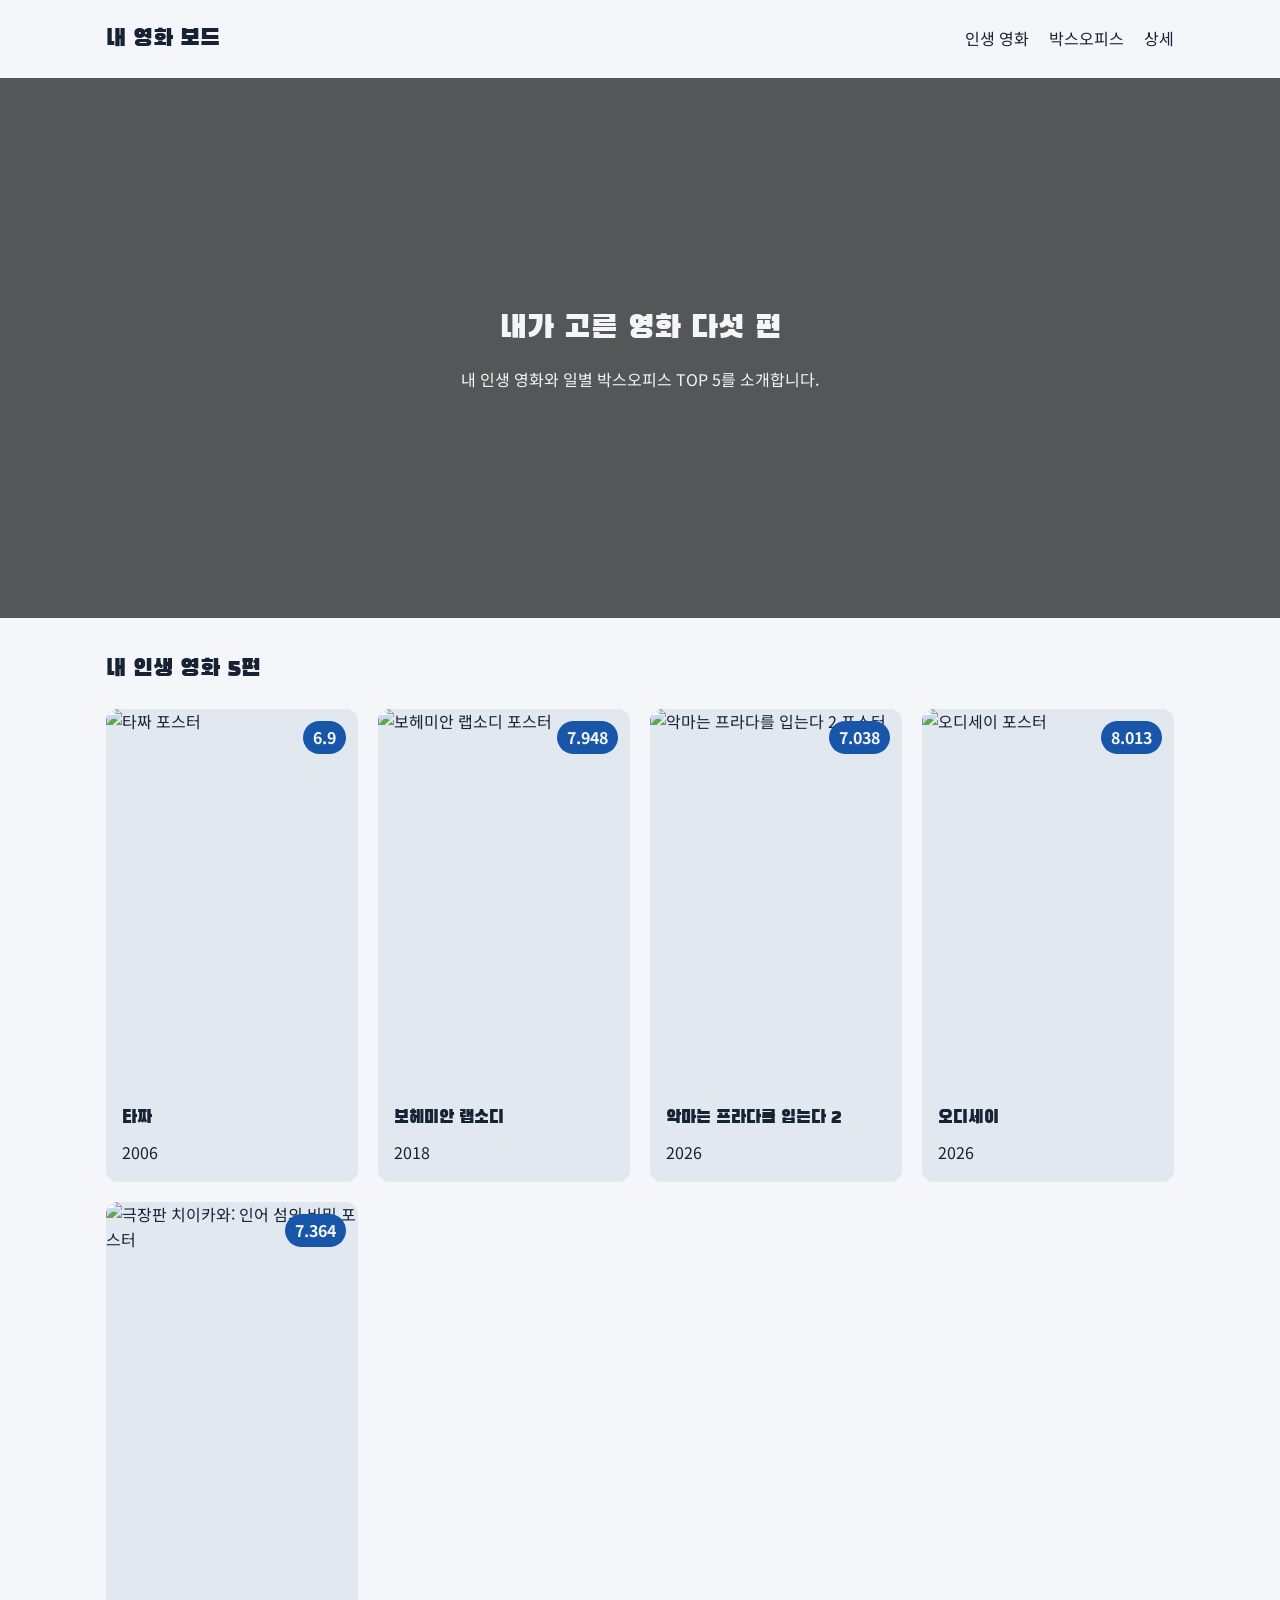
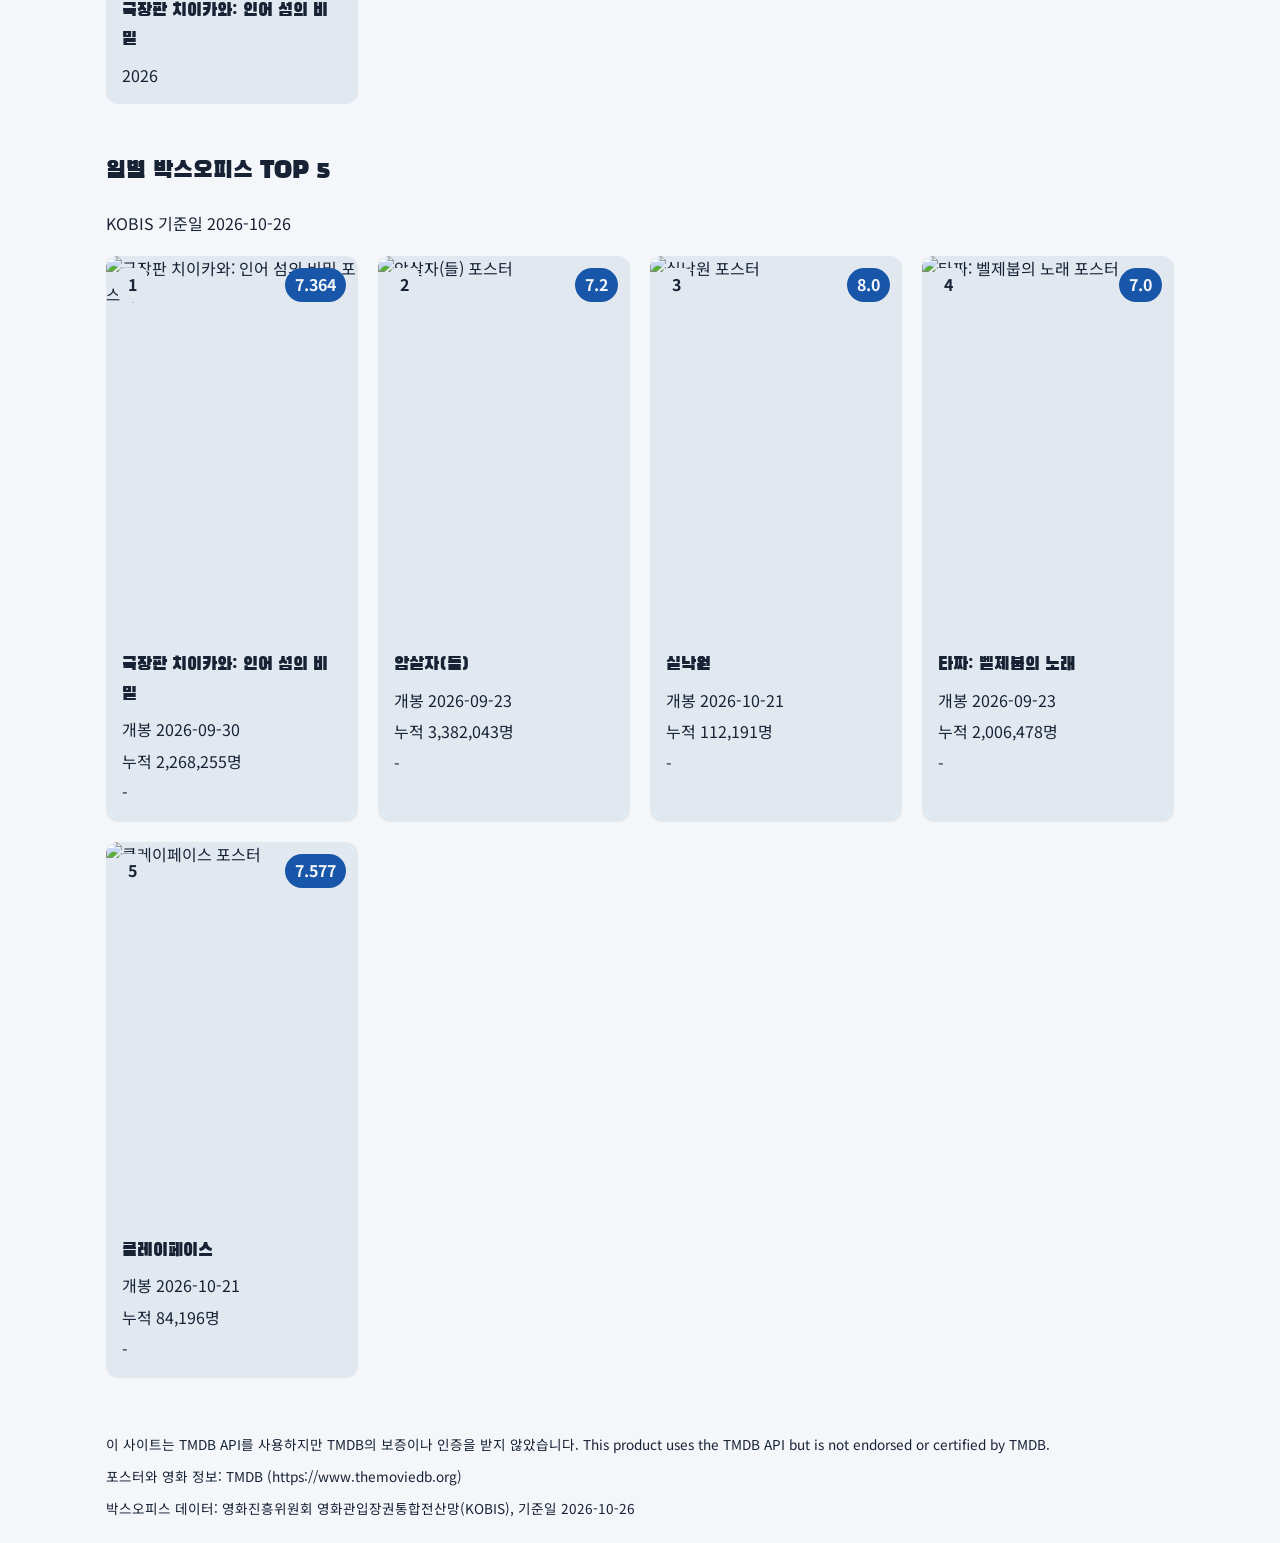
==== commit 771aee4d: "보너스 추가" ====
--- a/index.html
+++ b/index.html
@@ -13,7 +13,6 @@
 </head>
 
 <body>
-  <!-- 헤더와 내비게이션 -->
   <header class="top">
     <h1>내 영화 보드</h1>
 
@@ -26,22 +25,35 @@
     </nav>
   </header>
 
-  <!-- 히어로 -->
   <section class="hero">
     <h2>내가 고른 영화 다섯 편</h2>
     <p>내 인생 영화와 일별 박스오피스 TOP 5를 소개합니다.</p>
   </section>
 
   <main>
-    <!-- 내 인생 영화 5편 -->
     <section id="mine">
       <h2>내 인생 영화 5편</h2>
 
       <div class="board">
+        <div class="skeleton"></div>
+        <div class="skeleton"></div>
+        <div class="skeleton"></div>
+
         <article class="card">
           <img
             class="poster"
             src="https://image.tmdb.org/t/p/w342/o1a5FULQTObsNbcgjapJtunpFzV.jpg"
+            srcset="
+              https://image.tmdb.org/t/p/w342/o1a5FULQTObsNbcgjapJtunpFzV.jpg 342w,
+              https://image.tmdb.org/t/p/w500/o1a5FULQTObsNbcgjapJtunpFzV.jpg 500w,
+              https://image.tmdb.org/t/p/w780/o1a5FULQTObsNbcgjapJtunpFzV.jpg 780w
+            "
+            sizes="
+              (min-width: 1100px) 252px,
+              (min-width: 1024px) calc(25vw - 23px),
+              (min-width: 600px) calc(50vw - 26px),
+              calc(100vw - 32px)
+            "
             alt="타짜 포스터"
           >
           <span class="badge">6.9</span>
@@ -110,12 +122,15 @@
       </div>
     </section>
 
-    <!-- 일별 박스오피스 TOP 5 -->
     <section id="boxoffice">
       <h2>일별 박스오피스 TOP 5</h2>
       <p class="basis">KOBIS 기준일 2026-10-26</p>
 
       <div class="board">
+        <div class="skeleton"></div>
+        <div class="skeleton"></div>
+        <div class="skeleton"></div>
+
         <article class="card">
           <img
             class="poster"
@@ -204,7 +219,6 @@
     </section>
   </main>
 
-  <!-- 출처 -->
   <footer>
     <p>
       이 사이트는 TMDB API를 사용하지만 TMDB의 보증이나 인증을 받지 않았습니다.
--- a/style.css
+++ b/style.css
@@ -7,6 +7,9 @@
   --warn: #ff5a5f;
   --hover-shadow: #ffd70080;
 
+  --hero-text: #f5f5f7;
+  --detail-overlay: rgba(0, 0, 0, 0.75);
+
   --font-title: "Black Han Sans", sans-serif;
   --font-body: "Noto Sans KR", sans-serif;
 
@@ -49,7 +52,7 @@
   max-width: 100%;
 }
 
-/* 헤더: 제목 왼쪽, 내비게이션 오른쪽 */
+/* 헤더 */
 .top {
   display: flex;
   justify-content: space-between;
@@ -80,7 +83,7 @@
   text-decoration: none;
 }
 
-/* 히어로: w1280 배경과 어두운 오버레이 */
+/* 히어로 */
 .hero {
   display: flex;
   flex-direction: column;
@@ -89,6 +92,7 @@
 
   min-height: 300px;
   padding: 32px 16px;
+  color: var(--hero-text);
   text-align: center;
 
   background-image:
@@ -125,7 +129,7 @@
   margin-bottom: 20px;
 }
 
-/* 카드 격자: 기본 1열 */
+/* 카드 격자 */
 .board {
   display: grid;
   grid-template-columns: 1fr;
@@ -169,7 +173,7 @@
   margin-top: 6px;
 }
 
-/* 평점 배지: 오른쪽 위 */
+/* 평점 배지 */
 .badge {
   position: absolute;
   top: 12px;
@@ -182,7 +186,7 @@
   font-weight: 700;
 }
 
-/* 순위 배지: 왼쪽 위 */
+/* 순위 배지 */
 .rank {
   position: absolute;
   top: 12px;
@@ -217,7 +221,7 @@
   content: "NEW";
 }
 
-/* 포스터가 없는 경우의 대체 표지 */
+/* 대체 표지 */
 .card.no-poster .poster-fallback {
   aspect-ratio: 2 / 3;
 
@@ -227,6 +231,7 @@
 
   font-size: 5rem;
   font-family: var(--font-title);
+
   background: linear-gradient(
     135deg,
     var(--accent),
@@ -240,15 +245,15 @@
 
   background-image:
     linear-gradient(
-      rgba(0, 0, 0, 0.75),
-      rgba(0, 0, 0, 0.75)
+      var(--detail-overlay),
+      var(--detail-overlay)
     ),
     url("https://image.tmdb.org/t/p/w1280/1AzcUrslZJYlLd1jvLy6mswihU1.jpg");
   background-size: cover;
   background-position: center;
 }
 
-/* 상세 정보: 기본 1열 */
+/* 상세 정보 */
 .detail {
   display: grid;
   grid-template-columns: 1fr;
@@ -288,7 +293,42 @@
   margin-top: 10px;
 }
 
-/* 600px 이상: 내비 가로 배치, 카드 2열, 상세 2단 */
+/* 보너스: 로딩 스켈레톤 */
+.skeleton {
+  display: none;
+  min-height: 360px;
+  border-radius: 12px;
+
+  background: linear-gradient(
+    90deg,
+    var(--surface) 25%,
+    var(--bg) 37%,
+    var(--surface) 63%
+  );
+  background-size: 400% 100%;
+
+  animation: shimmer 1.4s ease-in-out infinite;
+}
+
+body.is-loading .skeleton {
+  display: block;
+}
+
+body.is-loading .card {
+  display: none;
+}
+
+@keyframes shimmer {
+  from {
+    background-position: 100% 50%;
+  }
+
+  to {
+    background-position: 0 50%;
+  }
+}
+
+/* 600px 이상: 카드 2열, 상세 2단 */
 @media (min-width: 600px) {
   nav ul {
     flex-direction: row;
@@ -304,7 +344,7 @@
   }
 }
 
-/* 1024px 이상: 카드 4열, 히어로 높이 변경 */
+/* 1024px 이상: 카드 4열 */
 @media (min-width: 1024px) {
   .board {
     grid-template-columns: repeat(4, 1fr);
@@ -313,4 +353,17 @@
   .hero {
     min-height: 60vh;
   }
+}
+
+/* 보너스: 라이트 모드 */
+@media (prefers-color-scheme: light) {
+  :root {
+    --bg: #f4f6fa;
+    --surface: #e2e8f0;
+    --text: #182235;
+    --accent: #1756a9;
+    --warn: #b42332;
+    --hover-shadow: #c2930066;
+    --detail-overlay: rgba(255, 255, 255, 0.9);
+  }
 }
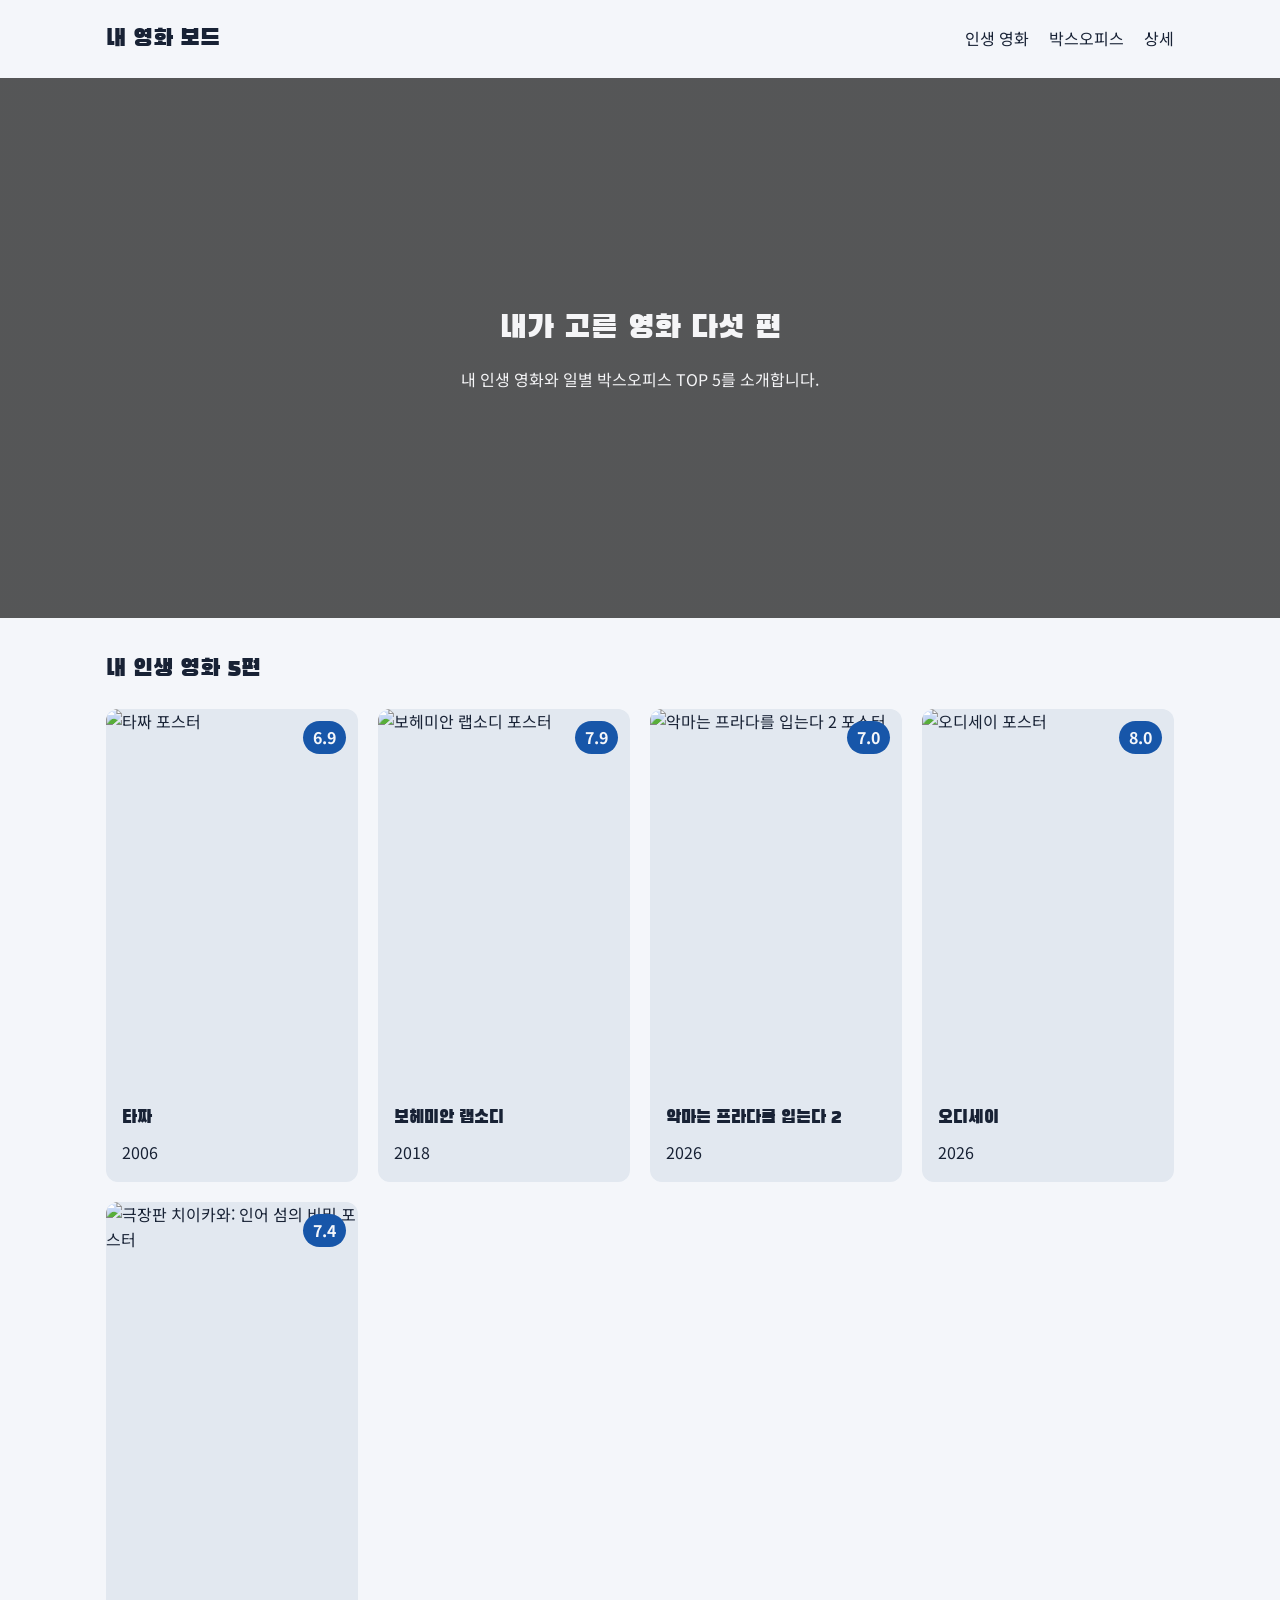
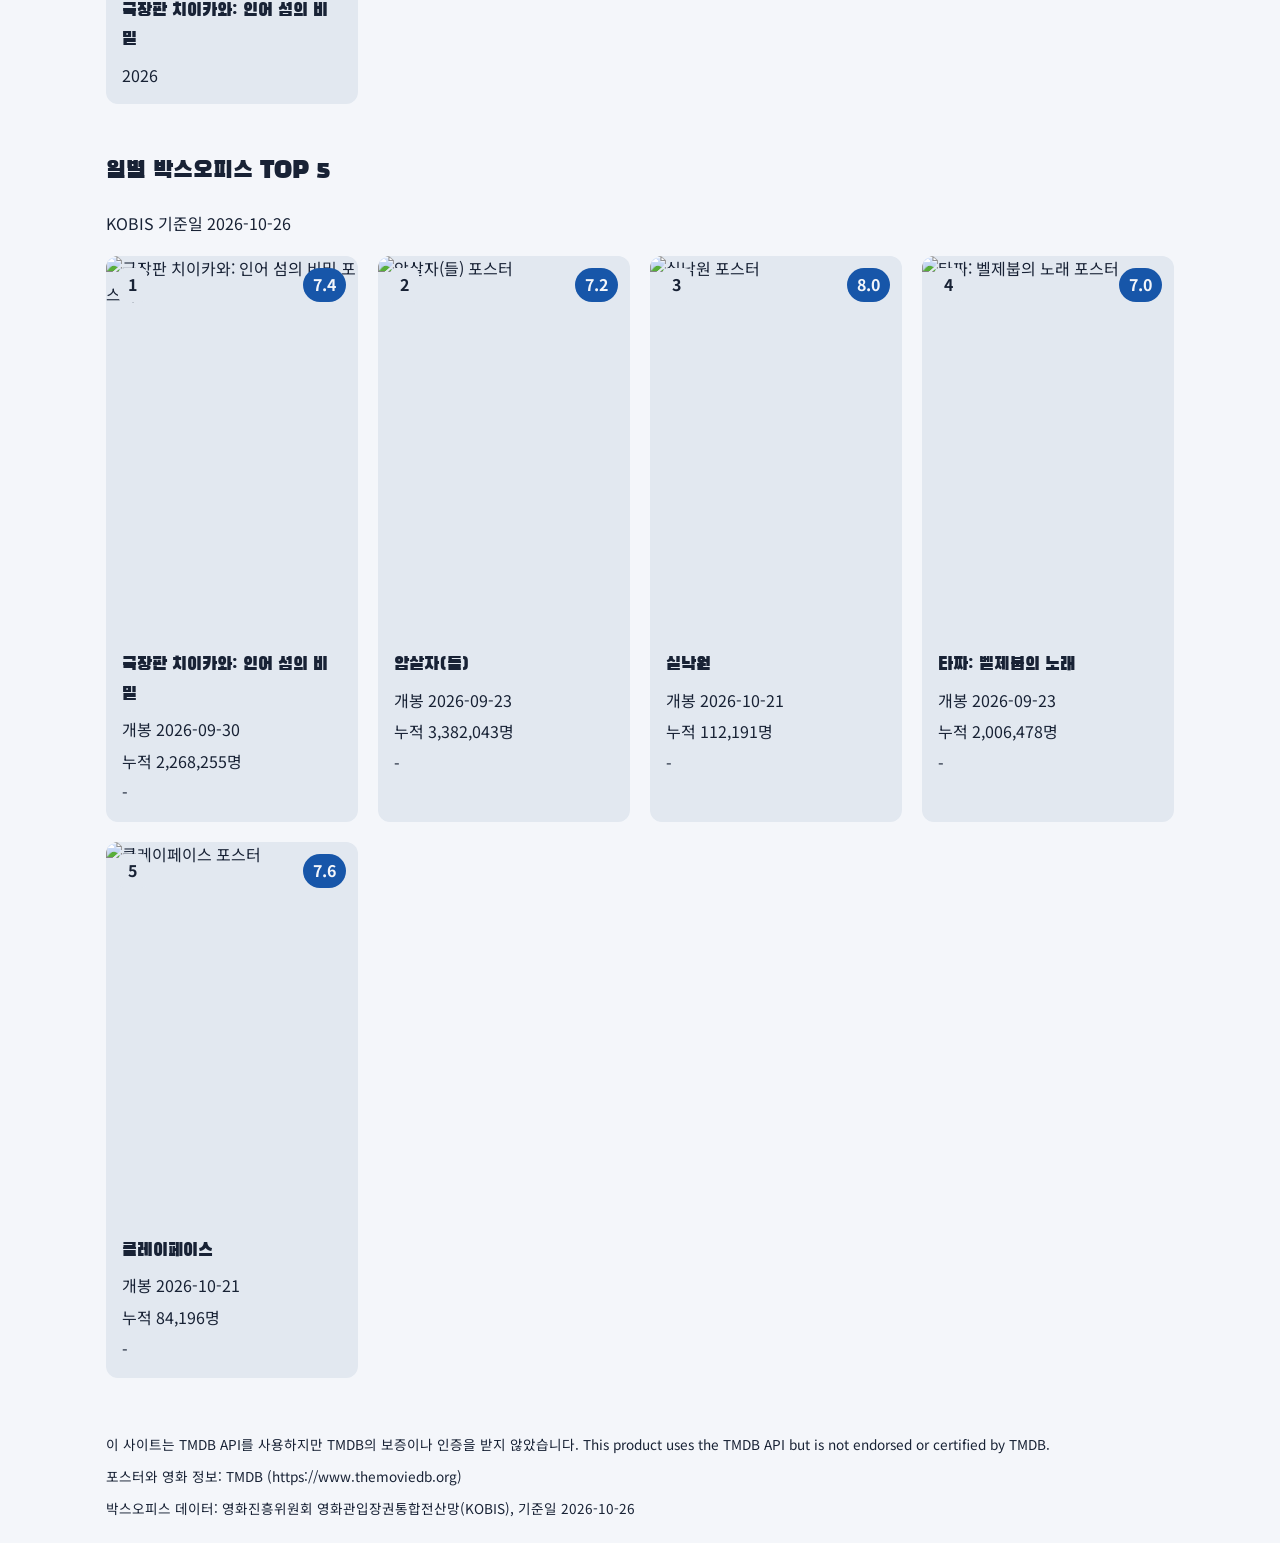
==== commit 5553c9ae: "평점수정" ====
--- a/index.html
+++ b/index.html
@@ -70,7 +70,7 @@
             src="https://image.tmdb.org/t/p/w342/xrlVhwi6OKMyQuDebpgaqU2LGju.jpg"
             alt="보헤미안 랩소디 포스터"
           >
-          <span class="badge">7.948</span>
+          <span class="badge">7.9</span>
 
           <div class="info">
             <h3>보헤미안 랩소디</h3>
@@ -84,7 +84,7 @@
             src="https://image.tmdb.org/t/p/w342/28A1VUDML1RzENYNtIU1WkBLT9V.jpg"
             alt="악마는 프라다를 입는다 2 포스터"
           >
-          <span class="badge">7.038</span>
+          <span class="badge">7.0</span>
 
           <div class="info">
             <h3>악마는 프라다를 입는다 2</h3>
@@ -98,7 +98,7 @@
             src="https://image.tmdb.org/t/p/w342/8ze9OcVuFiy94s6FFPvsn4oC2e1.jpg"
             alt="오디세이 포스터"
           >
-          <span class="badge">8.013</span>
+          <span class="badge">8.0</span>
 
           <div class="info">
             <h3>오디세이</h3>
@@ -112,7 +112,7 @@
             src="https://image.tmdb.org/t/p/w342/5TMyytCI5Pfc9c1eNsljiCdiB05.jpg"
             alt="극장판 치이카와: 인어 섬의 비밀 포스터"
           >
-          <span class="badge">7.364</span>
+          <span class="badge">7.4</span>
 
           <div class="info">
             <h3>극장판 치이카와: 인어 섬의 비밀</h3>
@@ -138,7 +138,7 @@
             alt="극장판 치이카와: 인어 섬의 비밀 포스터"
           >
           <span class="rank">1</span>
-          <span class="badge">7.364</span>
+          <span class="badge">7.4</span>
 
           <div class="info">
             <h3>극장판 치이카와: 인어 섬의 비밀</h3>
@@ -206,7 +206,7 @@
             alt="클레이페이스 포스터"
           >
           <span class="rank">5</span>
-          <span class="badge">7.577</span>
+          <span class="badge">7.6</span>
 
           <div class="info">
             <h3>클레이페이스</h3>
